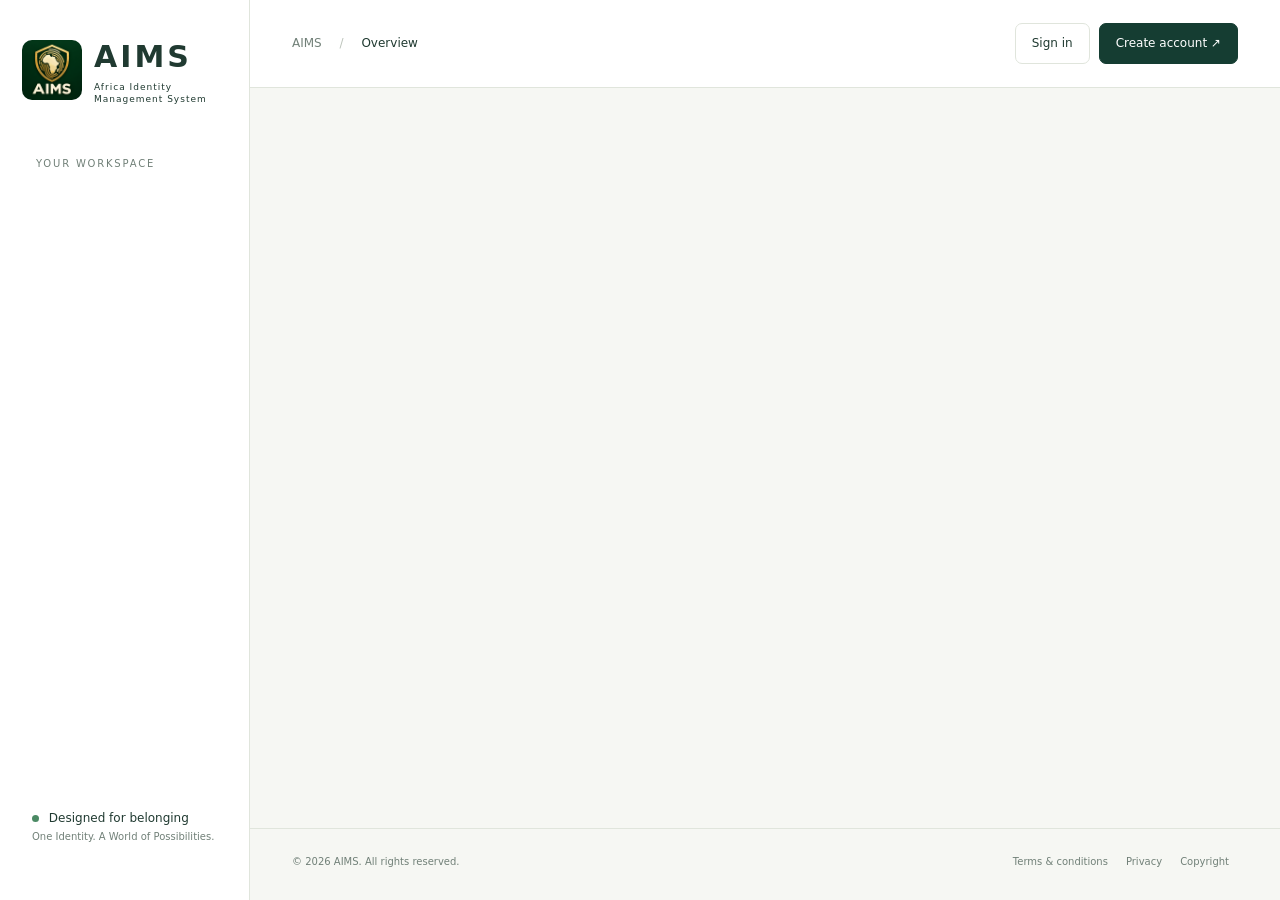
==== templates/index.html @ 93ba944f "Build AIMS tenant-scoped identity workflows, branded GUI, Android source and Olamidepanel deployment" ====
<!doctype html><html lang="en"><head><meta charset="utf-8"><meta name="viewport" content="width=device-width,initial-scale=1"><meta name="theme-color" content="#153d32"><title>AIMS — Africa Identity Management System</title><link rel="stylesheet" href="/static/style.css"><link rel="manifest" href="/static/manifest.json"><link rel="icon" href="/static/logo.png"><script defer src="/static/app.js"></script></head><body><aside><a class="brand" href="/"><img src="/static/logo.png" alt="AIMS emblem"><span>AIMS<small>Africa Identity<br>Management System</small></span></a><div class="workspace">YOUR WORKSPACE</div><nav id="nav"></nav><div class="aside-bottom"><span class="dot"></span> Designed for belonging<br><small>One Identity. A World of Possibilities.</small></div></aside><div class="shell"><header><button class="mobile" id="menu" aria-label="Toggle navigation">☰</button><div class="crumb">AIMS <span>/</span> <b id="crumb">Overview</b></div><div id="account"><button data-view="signin">Sign in</button><button class="primary" data-view="register">Create account ↗</button></div></header><main id="main"></main><footer><span>© <span id="year"></span> AIMS. All rights reserved.</span><div><button data-view="terms">Terms & conditions</button><button data-view="privacy">Privacy</button><button data-view="copyright">Copyright</button></div></footer></div><dialog id="dialog"><div id="dialogbody"></div><button id="close" class="secondary">Close</button></dialog><div id="toast" role="status"></div></body></html>
---- static/style.css ----
:root{--green:#153d32;--gold:#c3a36d;--paper:#f6f7f3;--ink:#203a31;--muted:#718078;--line:#e0e5dc}*{box-sizing:border-box}body{margin:0;font:15px/1.55 system-ui,sans-serif;background:var(--paper);color:var(--ink)}button,input,select,textarea{font:inherit}button,a{touch-action:manipulation}button{cursor:pointer;border:1px solid var(--line);background:white;color:var(--ink);border-radius:7px;padding:10px 16px}button:hover{filter:brightness(.96)}button:focus-visible,a:focus-visible{outline:3px solid var(--gold)}a{color:inherit}aside{position:fixed;inset:0 auto 0 0;width:250px;background:#fff;border-right:1px solid var(--line);padding:34px 22px;display:flex;flex-direction:column}.brand{text-decoration:none;display:flex;align-items:center;gap:12px;font-size:30px;letter-spacing:3px;font-weight:750}.brand img{width:60px;height:60px;border-radius:10px}.brand small{display:block;font-size:9px;letter-spacing:1px;font-weight:500;line-height:1.4}.workspace{font-size:10px;letter-spacing:1.8px;color:var(--muted);margin:50px 14px 14px}nav button{display:block;text-align:left;border:0;background:transparent;width:100%;margin:5px 0;padding:13px 16px;color:#637268}nav button.active{background:#eaf0e8;color:var(--green);font-weight:650}nav button span{display:inline-block;width:28px}.aside-bottom{margin-top:auto;font-size:12px;padding:20px 10px}.aside-bottom small{font-size:10px;color:var(--muted)}.dot{display:inline-block;width:7px;height:7px;background:#4b8a64;border-radius:50%;margin-right:6px}.shell{margin-left:250px}header{min-height:88px;display:flex;align-items:center;justify-content:space-between;padding:20px 42px;border-bottom:1px solid var(--line);background:#fff}.crumb{font-size:12px;color:var(--muted)}.crumb span{padding:0 14px;color:#bdc4bb}.crumb b{color:var(--ink);font-weight:500}#account{display:flex;align-items:center;gap:9px;font-size:12px}.primary{background:var(--green);color:#fff;border-color:var(--green)}.secondary{background:#f5f7f2}.mobile{display:none}main{padding:38px 42px;min-height:calc(100vh - 160px);max-width:1600px;margin:auto}.eyebrow{font-size:10px;font-weight:650;letter-spacing:2px;color:#8e754b;text-transform:uppercase}h1{font-size:31px;line-height:1.25;letter-spacing:-1px;margin:12px 0}h2{font-size:20px;line-height:1.4;margin:0 0 14px}h3{font-size:15px;margin:14px 0 8px}p{color:var(--muted);margin:8px 0 22px}.pagehead{display:flex;justify-content:space-between;align-items:center;margin-bottom:30px}.hero{background:var(--green);color:white;border-radius:13px;min-height:280px;display:grid;grid-template-columns:1.4fr 1fr;overflow:hidden;margin-bottom:28px}.hero-copy{padding:35px 40px}.hero .eyebrow{color:#d7bc8f}.hero h1{font-size:39px;max-width:470px;letter-spacing:-1.5px}.hero p{color:#c1d1c6;font-size:13px;max-width:400px}.hero button{background:#e6d1ad;border:0;color:#183f32}.hero-art{position:relative;display:flex;align-items:center;justify-content:center;background:radial-gradient(ellipse at center,#36654d,transparent 65%)}.hero-art img{width:215px;height:215px;object-fit:contain;mix-blend-mode:screen;border-radius:25px}.hero-art:before,.hero-art:after{content:'';position:absolute;border:1px solid #94af8e30;border-radius:50%;height:260px;width:260px;transform:rotate(-20deg)}.hero-art:after{width:330px;height:185px;transform:rotate(35deg)}.stats{display:grid;grid-template-columns:repeat(4,1fr);gap:17px;margin-bottom:30px}.stat{border:1px solid var(--line);background:white;padding:20px;border-radius:10px}.stat small{font-size:11px;color:var(--muted)}.stat strong{display:block;font-size:29px;line-height:1.3;margin-top:10px}.stat .label{font-size:10px;color:#6b8b72;margin-top:6px}.section-title{display:flex;align-items:center;justify-content:space-between;margin-bottom:16px}.section-title h2{margin:0}.section-title small{color:var(--muted)}.grid{display:grid;grid-template-columns:repeat(3,1fr);gap:18px}.card{padding:25px;background:white;border:1px solid var(--line);border-radius:10px;position:relative}.card p{font-size:12px;min-height:38px;margin-bottom:18px}.card .icon{display:flex;align-items:center;justify-content:center;width:40px;height:40px;background:#eef2e8;border-radius:9px;font-size:21px;color:#5c7652}.card button{font-size:11px;padding:8px 12px}.card .category{position:absolute;right:20px;top:28px;font-size:9px;color:var(--muted);text-transform:uppercase;letter-spacing:1px}.notice{border:1px solid #e4d6b9;background:#faf6ed;padding:14px 18px;border-radius:8px;color:#8a754e;font-size:12px;margin:22px 0}.panel{background:white;padding:26px;border:1px solid var(--line);border-radius:10px;margin-bottom:20px}.panel form{max-width:750px}.fields{display:grid;grid-template-columns:1fr 1fr;gap:16px}label{display:block;font-size:12px;color:#52685a;margin:0 0 15px}input,select,textarea{display:block;border:1px solid #cfd9ce;background:white;border-radius:6px;padding:11px 12px;width:100%;margin-top:7px;color:var(--ink)}textarea{min-height:95px;resize:vertical}input[type=checkbox]{display:inline;width:auto;margin-right:8px}.auth{max-width:550px;margin:50px auto}.actions{display:flex;flex-wrap:wrap;gap:10px;margin-top:20px}.tablewrap{overflow:auto}table{width:100%;border-collapse:collapse;font-size:12px}th{text-align:left;font-size:10px;color:var(--muted);text-transform:uppercase;letter-spacing:1px;background:#f5f7f2}td,th{padding:14px 12px;border-bottom:1px solid var(--line)}td button{padding:6px 10px;font-size:11px}.badge{display:inline-block;background:#eaf0e5;color:#536b46;border-radius:20px;padding:4px 10px;font-size:10px;white-space:nowrap}.empty{text-align:center;padding:45px;color:var(--muted)}.toolbar{display:flex;gap:10px;align-items:center;margin:0 0 20px}.toolbar input{margin:0;max-width:350px}.toolbar select{margin:0;width:auto}.timeline{padding:10px 0;border-left:2px solid #d2dccb;margin:20px}.timeline div{padding:8px 20px;font-size:12px}.timeline small{display:block;color:var(--muted)}.legal{max-width:850px}.legal p,.legal li{font-size:14px;line-height:1.8}footer{padding:20px 42px;border-top:1px solid var(--line);font-size:10px;display:flex;align-items:center;justify-content:space-between;color:var(--muted)}footer button{background:none;border:0;padding:5px 9px;font-size:10px;color:var(--muted)}dialog{border:1px solid var(--line);border-radius:12px;padding:28px;max-width:650px;width:90%}dialog::backdrop{background:#153d3260}#toast{position:fixed;bottom:20px;right:20px;background:#153d32;color:white;border-radius:8px;padding:15px 22px;max-width:85vw;display:none;z-index:10}.two{display:grid;grid-template-columns:2fr 1fr;gap:20px}.link{border:0;background:none;text-decoration:underline;padding:5px}.qr{background:#eaf0e5;padding:30px;text-align:center}.qr img{width:150px;border-radius:24px}@media(min-width:1500px){.hero h1{font-size:48px}}@media(max-width:1100px){aside{width:215px}.shell{margin-left:215px}main{padding:28px}.grid{grid-template-columns:repeat(2,1fr)}header{padding:20px 28px}.hero h1{font-size:32px}.hero-copy{padding:30px}.hero-art img{width:150px;height:150px}.stats{gap:10px}.stat{padding:15px}}@media(max-width:750px){aside{display:none;z-index:5;width:250px;box-shadow:10px 0 40px #0002}aside.open{display:flex}.shell{margin:0}.mobile{display:block;padding:5px 10px}.crumb{display:none}header{padding:14px 20px;min-height:70px}main{padding:24px 18px}.hero{grid-template-columns:1fr}.hero-art{display:none}.hero h1{font-size:33px}.hero-copy{padding:28px}.stats{grid-template-columns:repeat(2,1fr)}.grid{grid-template-columns:1fr}.two,.fields{grid-template-columns:1fr}.pagehead{align-items:flex-start;gap:12px}h1{font-size:25px}footer{padding:20px;display:block}footer div{margin-top:8px}#account{font-size:10px}#account button{padding:8px 10px}.toolbar{flex-wrap:wrap}}
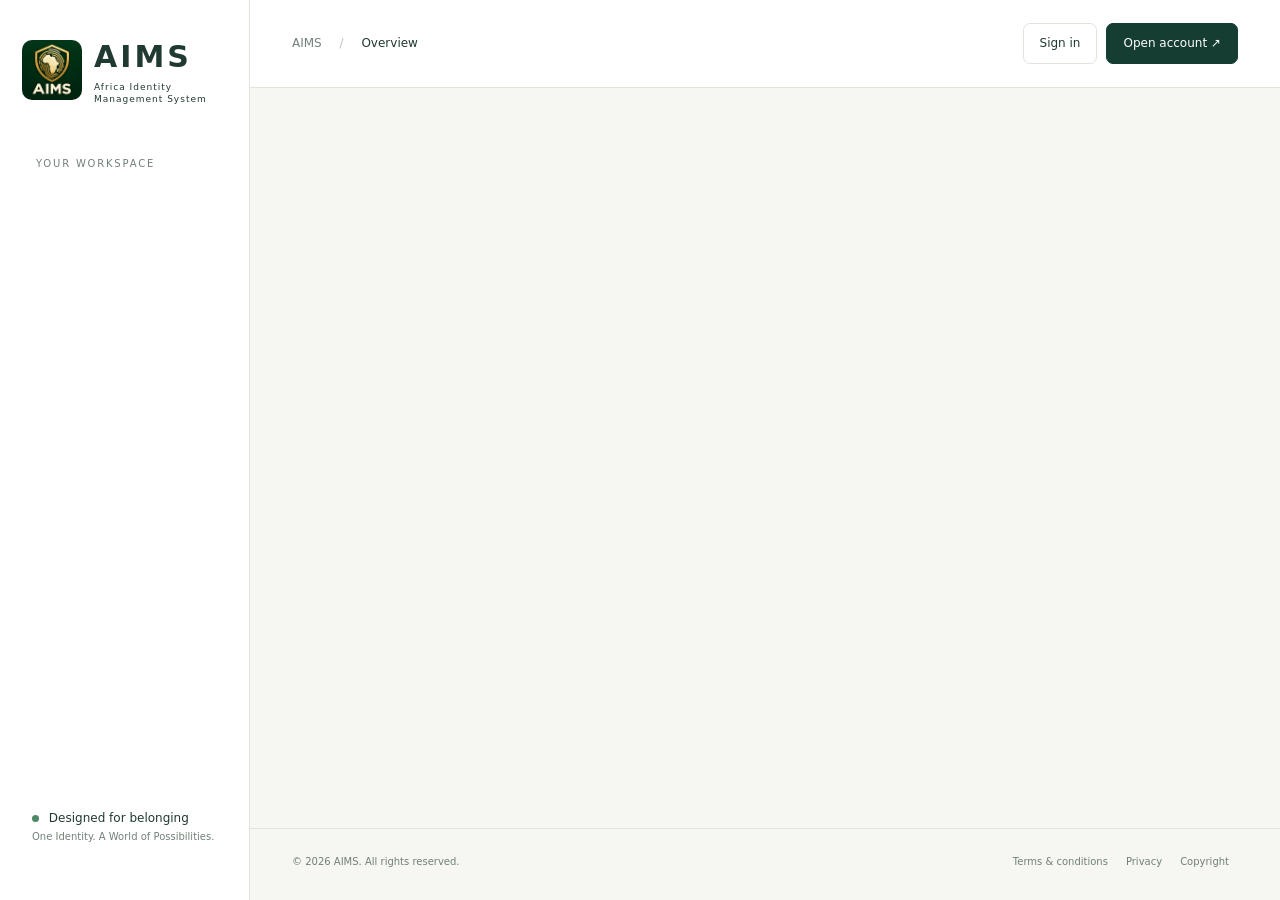
==== commit 4684ca05: "Fix AIMS readiness with dedicated socket; add Pidgin and Afira preferences" ====
--- a/templates/index.html
+++ b/templates/index.html
@@ -1 +1 @@
-<!doctype html><html lang="en"><head><meta charset="utf-8"><meta name="viewport" content="width=device-width,initial-scale=1"><meta name="theme-color" content="#153d32"><title>AIMS — Africa Identity Management System</title><link rel="stylesheet" href="/static/style.css"><link rel="manifest" href="/static/manifest.json"><link rel="icon" href="/static/logo.png"><script defer src="/static/app.js"></script></head><body><aside><a class="brand" href="/"><img src="/static/logo.png" alt="AIMS emblem"><span>AIMS<small>Africa Identity<br>Management System</small></span></a><div class="workspace">YOUR WORKSPACE</div><nav id="nav"></nav><div class="aside-bottom"><span class="dot"></span> Designed for belonging<br><small>One Identity. A World of Possibilities.</small></div></aside><div class="shell"><header><button class="mobile" id="menu" aria-label="Toggle navigation">☰</button><div class="crumb">AIMS <span>/</span> <b id="crumb">Overview</b></div><div id="account"><button data-view="signin">Sign in</button><button class="primary" data-view="register">Create account ↗</button></div></header><main id="main"></main><footer><span>© <span id="year"></span> AIMS. All rights reserved.</span><div><button data-view="terms">Terms & conditions</button><button data-view="privacy">Privacy</button><button data-view="copyright">Copyright</button></div></footer></div><dialog id="dialog"><div id="dialogbody"></div><button id="close" class="secondary">Close</button></dialog><div id="toast" role="status"></div></body></html>
+<!doctype html><html lang="pcm"><head><meta charset="utf-8"><meta name="viewport" content="width=device-width,initial-scale=1"><meta name="theme-color" content="#153d32"><title>AIMS — Africa Identity Management System</title><link rel="stylesheet" href="/static/style.css"><link rel="manifest" href="/static/manifest.json"><link rel="icon" href="/static/logo.png"><script defer src="/static/locale.js"></script><script defer src="/static/app.js"></script></head><body><aside><a class="brand" href="/"><img src="/static/logo.png" alt="AIMS emblem"><span>AIMS<small>Africa Identity<br>Management System</small></span></a><div class="workspace">YOUR WORKSPACE</div><nav id="nav"></nav><div class="aside-bottom"><span class="dot"></span> Designed for belonging<br><small>One Identity. A World of Possibilities.</small></div></aside><div class="shell"><header><button class="mobile" id="menu" aria-label="Toggle navigation">☰</button><div class="crumb">AIMS <span>/</span> <b id="crumb">Overview</b></div><div id="account"><button data-view="signin">Sign in</button><button class="primary" data-view="register">Create account ↗</button></div></header><main id="main"></main><footer><span>© <span id="year"></span> AIMS. All rights reserved.</span><div><button data-view="terms">Terms & conditions</button><button data-view="privacy">Privacy</button><button data-view="copyright">Copyright</button></div></footer></div><dialog id="dialog"><div id="dialogbody"></div><button id="close" class="secondary">Close</button></dialog><div id="toast" role="status"></div></body></html>
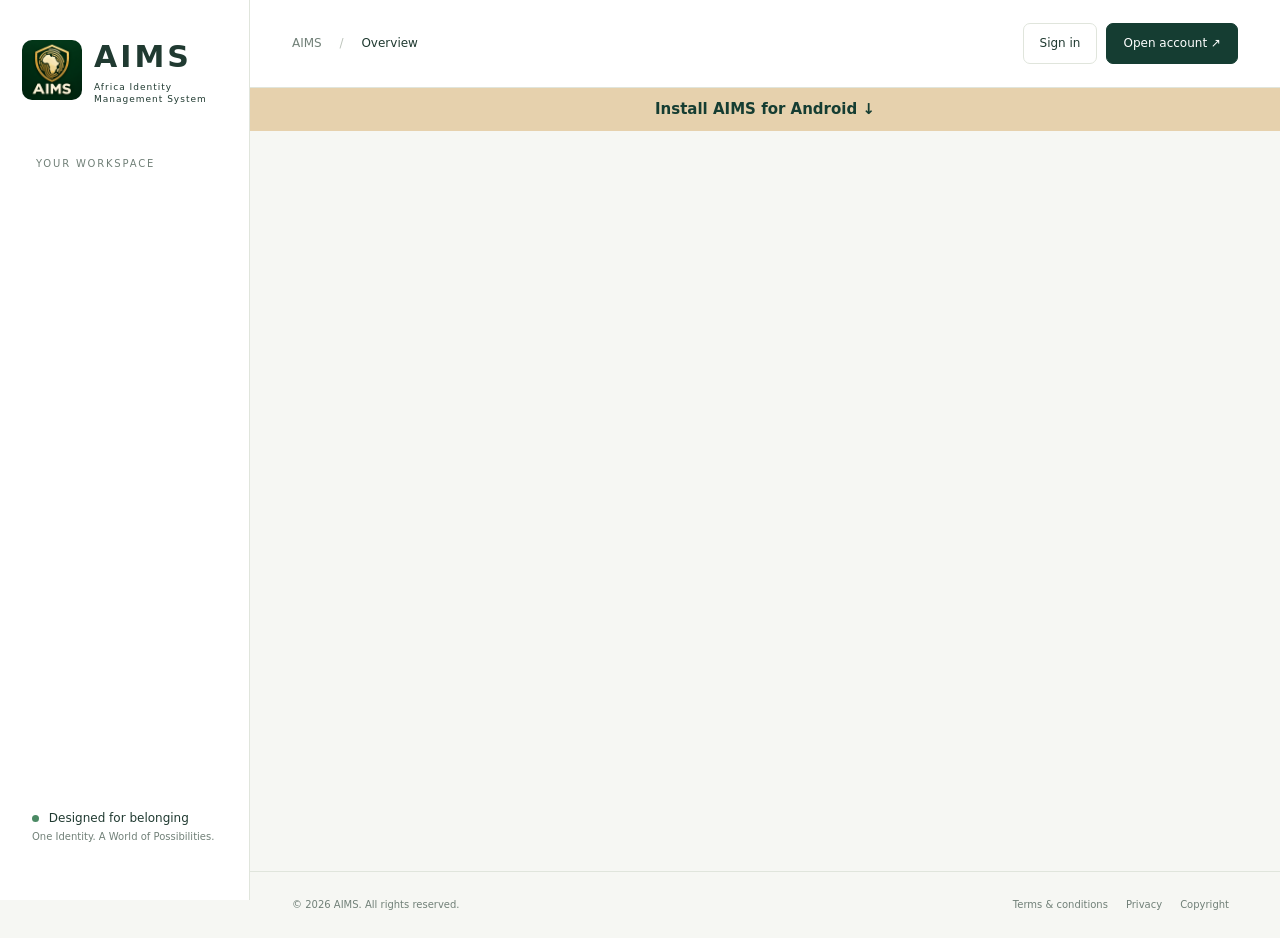
==== commit b9a73bf0: "Build signed AIMS Android client and add website install page" ====
--- a/templates/index.html
+++ b/templates/index.html
@@ -1 +1 @@
-<!doctype html><html lang="pcm"><head><meta charset="utf-8"><meta name="viewport" content="width=device-width,initial-scale=1"><meta name="theme-color" content="#153d32"><title>AIMS — Africa Identity Management System</title><link rel="stylesheet" href="/static/style.css"><link rel="manifest" href="/static/manifest.json"><link rel="icon" href="/static/logo.png"><script defer src="/static/locale.js"></script><script defer src="/static/app.js"></script></head><body><aside><a class="brand" href="/"><img src="/static/logo.png" alt="AIMS emblem"><span>AIMS<small>Africa Identity<br>Management System</small></span></a><div class="workspace">YOUR WORKSPACE</div><nav id="nav"></nav><div class="aside-bottom"><span class="dot"></span> Designed for belonging<br><small>One Identity. A World of Possibilities.</small></div></aside><div class="shell"><header><button class="mobile" id="menu" aria-label="Toggle navigation">☰</button><div class="crumb">AIMS <span>/</span> <b id="crumb">Overview</b></div><div id="account"><button data-view="signin">Sign in</button><button class="primary" data-view="register">Create account ↗</button></div></header><main id="main"></main><footer><span>© <span id="year"></span> AIMS. All rights reserved.</span><div><button data-view="terms">Terms & conditions</button><button data-view="privacy">Privacy</button><button data-view="copyright">Copyright</button></div></footer></div><dialog id="dialog"><div id="dialogbody"></div><button id="close" class="secondary">Close</button></dialog><div id="toast" role="status"></div></body></html>
+<!doctype html><html lang="pcm"><head><meta charset="utf-8"><meta name="viewport" content="width=device-width,initial-scale=1"><meta name="theme-color" content="#153d32"><title>AIMS — Africa Identity Management System</title><link rel="stylesheet" href="/static/style.css"><link rel="manifest" href="/static/manifest.json"><link rel="icon" href="/static/logo.png"><script defer src="/static/locale.js"></script><script defer src="/static/app.js"></script></head><body><aside><a class="brand" href="/"><img src="/static/logo.png" alt="AIMS emblem"><span>AIMS<small>Africa Identity<br>Management System</small></span></a><div class="workspace">YOUR WORKSPACE</div><nav id="nav"></nav><div class="aside-bottom"><span class="dot"></span> Designed for belonging<br><small>One Identity. A World of Possibilities.</small></div></aside><div class="shell"><header><button class="mobile" id="menu" aria-label="Toggle navigation">☰</button><div class="crumb">AIMS <span>/</span> <b id="crumb">Overview</b></div><div id="account"><button data-view="signin">Sign in</button><button class="primary" data-view="register">Create account ↗</button></div></header><a class="install-banner" href="/install">Install AIMS for Android ↓</a><main id="main"></main><footer><span>© <span id="year"></span> AIMS. All rights reserved.</span><div><button data-view="terms">Terms & conditions</button><button data-view="privacy">Privacy</button><button data-view="copyright">Copyright</button></div></footer></div><dialog id="dialog"><div id="dialogbody"></div><button id="close" class="secondary">Close</button></dialog><div id="toast" role="status"></div></body></html>
--- a/static/style.css
+++ b/static/style.css
@@ -1 +1,3 @@
 :root{--green:#153d32;--gold:#c3a36d;--paper:#f6f7f3;--ink:#203a31;--muted:#718078;--line:#e0e5dc}*{box-sizing:border-box}body{margin:0;font:15px/1.55 system-ui,sans-serif;background:var(--paper);color:var(--ink)}button,input,select,textarea{font:inherit}button,a{touch-action:manipulation}button{cursor:pointer;border:1px solid var(--line);background:white;color:var(--ink);border-radius:7px;padding:10px 16px}button:hover{filter:brightness(.96)}button:focus-visible,a:focus-visible{outline:3px solid var(--gold)}a{color:inherit}aside{position:fixed;inset:0 auto 0 0;width:250px;background:#fff;border-right:1px solid var(--line);padding:34px 22px;display:flex;flex-direction:column}.brand{text-decoration:none;display:flex;align-items:center;gap:12px;font-size:30px;letter-spacing:3px;font-weight:750}.brand img{width:60px;height:60px;border-radius:10px}.brand small{display:block;font-size:9px;letter-spacing:1px;font-weight:500;line-height:1.4}.workspace{font-size:10px;letter-spacing:1.8px;color:var(--muted);margin:50px 14px 14px}nav button{display:block;text-align:left;border:0;background:transparent;width:100%;margin:5px 0;padding:13px 16px;color:#637268}nav button.active{background:#eaf0e8;color:var(--green);font-weight:650}nav button span{display:inline-block;width:28px}.aside-bottom{margin-top:auto;font-size:12px;padding:20px 10px}.aside-bottom small{font-size:10px;color:var(--muted)}.dot{display:inline-block;width:7px;height:7px;background:#4b8a64;border-radius:50%;margin-right:6px}.shell{margin-left:250px}header{min-height:88px;display:flex;align-items:center;justify-content:space-between;padding:20px 42px;border-bottom:1px solid var(--line);background:#fff}.crumb{font-size:12px;color:var(--muted)}.crumb span{padding:0 14px;color:#bdc4bb}.crumb b{color:var(--ink);font-weight:500}#account{display:flex;align-items:center;gap:9px;font-size:12px}.primary{background:var(--green);color:#fff;border-color:var(--green)}.secondary{background:#f5f7f2}.mobile{display:none}main{padding:38px 42px;min-height:calc(100vh - 160px);max-width:1600px;margin:auto}.eyebrow{font-size:10px;font-weight:650;letter-spacing:2px;color:#8e754b;text-transform:uppercase}h1{font-size:31px;line-height:1.25;letter-spacing:-1px;margin:12px 0}h2{font-size:20px;line-height:1.4;margin:0 0 14px}h3{font-size:15px;margin:14px 0 8px}p{color:var(--muted);margin:8px 0 22px}.pagehead{display:flex;justify-content:space-between;align-items:center;margin-bottom:30px}.hero{background:var(--green);color:white;border-radius:13px;min-height:280px;display:grid;grid-template-columns:1.4fr 1fr;overflow:hidden;margin-bottom:28px}.hero-copy{padding:35px 40px}.hero .eyebrow{color:#d7bc8f}.hero h1{font-size:39px;max-width:470px;letter-spacing:-1.5px}.hero p{color:#c1d1c6;font-size:13px;max-width:400px}.hero button{background:#e6d1ad;border:0;color:#183f32}.hero-art{position:relative;display:flex;align-items:center;justify-content:center;background:radial-gradient(ellipse at center,#36654d,transparent 65%)}.hero-art img{width:215px;height:215px;object-fit:contain;mix-blend-mode:screen;border-radius:25px}.hero-art:before,.hero-art:after{content:'';position:absolute;border:1px solid #94af8e30;border-radius:50%;height:260px;width:260px;transform:rotate(-20deg)}.hero-art:after{width:330px;height:185px;transform:rotate(35deg)}.stats{display:grid;grid-template-columns:repeat(4,1fr);gap:17px;margin-bottom:30px}.stat{border:1px solid var(--line);background:white;padding:20px;border-radius:10px}.stat small{font-size:11px;color:var(--muted)}.stat strong{display:block;font-size:29px;line-height:1.3;margin-top:10px}.stat .label{font-size:10px;color:#6b8b72;margin-top:6px}.section-title{display:flex;align-items:center;justify-content:space-between;margin-bottom:16px}.section-title h2{margin:0}.section-title small{color:var(--muted)}.grid{display:grid;grid-template-columns:repeat(3,1fr);gap:18px}.card{padding:25px;background:white;border:1px solid var(--line);border-radius:10px;position:relative}.card p{font-size:12px;min-height:38px;margin-bottom:18px}.card .icon{display:flex;align-items:center;justify-content:center;width:40px;height:40px;background:#eef2e8;border-radius:9px;font-size:21px;color:#5c7652}.card button{font-size:11px;padding:8px 12px}.card .category{position:absolute;right:20px;top:28px;font-size:9px;color:var(--muted);text-transform:uppercase;letter-spacing:1px}.notice{border:1px solid #e4d6b9;background:#faf6ed;padding:14px 18px;border-radius:8px;color:#8a754e;font-size:12px;margin:22px 0}.panel{background:white;padding:26px;border:1px solid var(--line);border-radius:10px;margin-bottom:20px}.panel form{max-width:750px}.fields{display:grid;grid-template-columns:1fr 1fr;gap:16px}label{display:block;font-size:12px;color:#52685a;margin:0 0 15px}input,select,textarea{display:block;border:1px solid #cfd9ce;background:white;border-radius:6px;padding:11px 12px;width:100%;margin-top:7px;color:var(--ink)}textarea{min-height:95px;resize:vertical}input[type=checkbox]{display:inline;width:auto;margin-right:8px}.auth{max-width:550px;margin:50px auto}.actions{display:flex;flex-wrap:wrap;gap:10px;margin-top:20px}.tablewrap{overflow:auto}table{width:100%;border-collapse:collapse;font-size:12px}th{text-align:left;font-size:10px;color:var(--muted);text-transform:uppercase;letter-spacing:1px;background:#f5f7f2}td,th{padding:14px 12px;border-bottom:1px solid var(--line)}td button{padding:6px 10px;font-size:11px}.badge{display:inline-block;background:#eaf0e5;color:#536b46;border-radius:20px;padding:4px 10px;font-size:10px;white-space:nowrap}.empty{text-align:center;padding:45px;color:var(--muted)}.toolbar{display:flex;gap:10px;align-items:center;margin:0 0 20px}.toolbar input{margin:0;max-width:350px}.toolbar select{margin:0;width:auto}.timeline{padding:10px 0;border-left:2px solid #d2dccb;margin:20px}.timeline div{padding:8px 20px;font-size:12px}.timeline small{display:block;color:var(--muted)}.legal{max-width:850px}.legal p,.legal li{font-size:14px;line-height:1.8}footer{padding:20px 42px;border-top:1px solid var(--line);font-size:10px;display:flex;align-items:center;justify-content:space-between;color:var(--muted)}footer button{background:none;border:0;padding:5px 9px;font-size:10px;color:var(--muted)}dialog{border:1px solid var(--line);border-radius:12px;padding:28px;max-width:650px;width:90%}dialog::backdrop{background:#153d3260}#toast{position:fixed;bottom:20px;right:20px;background:#153d32;color:white;border-radius:8px;padding:15px 22px;max-width:85vw;display:none;z-index:10}.two{display:grid;grid-template-columns:2fr 1fr;gap:20px}.link{border:0;background:none;text-decoration:underline;padding:5px}.qr{background:#eaf0e5;padding:30px;text-align:center}.qr img{width:150px;border-radius:24px}@media(min-width:1500px){.hero h1{font-size:48px}}@media(max-width:1100px){aside{width:215px}.shell{margin-left:215px}main{padding:28px}.grid{grid-template-columns:repeat(2,1fr)}header{padding:20px 28px}.hero h1{font-size:32px}.hero-copy{padding:30px}.hero-art img{width:150px;height:150px}.stats{gap:10px}.stat{padding:15px}}@media(max-width:750px){aside{display:none;z-index:5;width:250px;box-shadow:10px 0 40px #0002}aside.open{display:flex}.shell{margin:0}.mobile{display:block;padding:5px 10px}.crumb{display:none}header{padding:14px 20px;min-height:70px}main{padding:24px 18px}.hero{grid-template-columns:1fr}.hero-art{display:none}.hero h1{font-size:33px}.hero-copy{padding:28px}.stats{grid-template-columns:repeat(2,1fr)}.grid{grid-template-columns:1fr}.two,.fields{grid-template-columns:1fr}.pagehead{align-items:flex-start;gap:12px}h1{font-size:25px}footer{padding:20px;display:block}footer div{margin-top:8px}#account{font-size:10px}#account button{padding:8px 10px}.toolbar{flex-wrap:wrap}}
+
+.install-banner{display:block;text-align:center;padding:10px;background:#e6d1ad;color:#153d32;text-decoration:none;font-weight:650}
